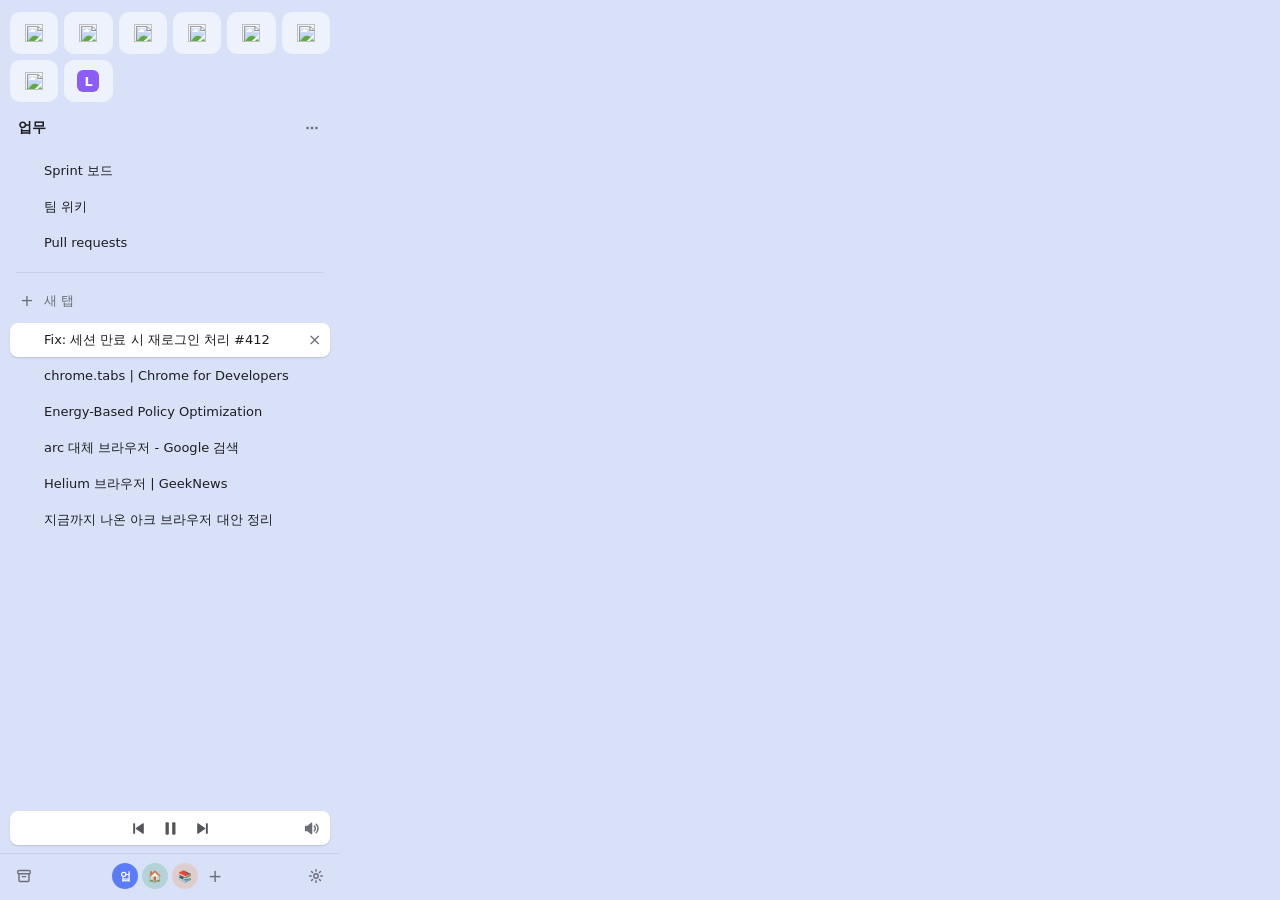
==== docs/capture/panel.html @ 6ad2595f "Add feature docs with screenshots and install guide - docs/index.html: feature guide with per-featur" ====
<!doctype html>
<html lang="ko">
<head>
  <meta charset="utf-8">
  <title>Arc Space capture</title>
  <link rel="stylesheet" href="../../sidepanel.css">
  <style>
    /* 헤드리스 크롬은 창을 좁게 못 만들어서, 사이드패널 폭으로 고정하고 캡처 후 잘라낸다 */
    html, body { width: 340px; }
    .overlay { right: auto; width: 340px; }
  </style>
</head>
<body>
  <div id="app"></div>
  <script src="mock-chrome.js"></script>
  <script src="../../sidepanel.js"></script>
  <script src="scenes.js"></script>
</body>
</html>
---- sidepanel.css ----
:root {
  --space: #5b7cfa;
  --base: #f3f3f5;
  --ink: #1d1e22;
  --muted: #6b6e78;
  --hover: rgba(20, 22, 30, 0.055);
  --card: #ffffff;
  --line: rgba(20, 22, 30, 0.08);
  --shadow: 0 1px 2px rgba(20, 22, 30, 0.10), 0 1px 1px rgba(20, 22, 30, 0.04);
  --danger: #d4513b;
  --tint: 16%;
  color-scheme: light;
}
@media (prefers-color-scheme: dark) {
  :root {
    --base: #1b1c20;
    --ink: #e9eaee;
    --muted: #9a9ea8;
    --hover: rgba(255, 255, 255, 0.06);
    --card: #2b2d33;
    --line: rgba(255, 255, 255, 0.09);
    --shadow: 0 1px 2px rgba(0, 0, 0, 0.4);
    --danger: #ef7a64;
    --tint: 22%;
    color-scheme: dark;
  }
}

* { box-sizing: border-box; }
html, body { height: 100%; margin: 0; }
body {
  background: color-mix(in oklab, var(--space) var(--tint), var(--base));
  color: var(--ink);
  font: 13px/1.4 -apple-system, BlinkMacSystemFont, "Apple SD Gothic Neo", "Pretendard", system-ui, sans-serif;
  transition: background-color .3s ease;
  user-select: none;
}
button { font: inherit; color: inherit; }
button:focus-visible, input:focus-visible, select:focus-visible { outline: 2px solid var(--space); outline-offset: 1px; }

#app { height: 100%; display: flex; flex-direction: column; }
.main { flex: 1; overflow-y: auto; padding: 12px 10px 10px; display: flex; flex-direction: column; gap: 6px; }

/* 헤더 */
.space-head { display: flex; align-items: center; gap: 8px; padding: 2px 4px 6px 8px; min-height: 30px; }
.space-name { flex: 1; font-weight: 600; font-size: 14px; overflow: hidden; text-overflow: ellipsis; white-space: nowrap; }
.count { color: var(--muted); font-size: 12px; font-variant-numeric: tabular-nums; }

/* 고정 탭 (모든 스페이스 공통) */
.pins { display: grid; grid-template-columns: repeat(auto-fill, minmax(48px, 1fr)); gap: 6px; margin-bottom: 4px; }
.pin {
  height: 42px; border: 0; border-radius: 10px; cursor: pointer;
  background: color-mix(in oklab, var(--card) 55%, transparent);
  display: grid; place-items: center;
}
.pin:hover { background: color-mix(in oklab, var(--card) 80%, transparent); }
.pin.active { background: var(--card); box-shadow: var(--shadow); }
.pin img { width: 18px; height: 18px; }
.pin .custom-icon { width: 22px; height: 22px; border-radius: 5px; object-fit: cover; }
.emoji-icon { font-size: 19px; line-height: 1; }
.emoji-icon.fav { width: 16px; font-size: 14px; text-align: center; flex: none; }
img.custom-icon.fav { border-radius: 3px; object-fit: cover; }
.tile-icon {
  width: 22px; height: 22px; border-radius: 6px; display: grid; place-items: center;
  font-size: 13px; font-weight: 700; line-height: 1; letter-spacing: -0.02em; overflow: hidden;
}
.tile-icon.two { font-size: 10px; }
.tile-icon.fav { width: 16px; height: 16px; border-radius: 4px; font-size: 10px; flex: none; }
.tile-icon.fav.two { font-size: 7.5px; }
.segs { display: flex; gap: 2px; padding: 2px; border-radius: 8px; background: var(--hover); }
.seg { flex: 1; border: 0; background: transparent; padding: 5px 0; border-radius: 6px; font-size: 12px; cursor: pointer; color: var(--muted); }
.seg.on { background: var(--card); color: var(--ink); box-shadow: var(--shadow); }
.sw.custom { position: relative; display: inline-block; overflow: hidden;
  background: conic-gradient(from 0deg, #f43f5e, #f59e0b, #22c55e, #3b82f6, #a855f7, #f43f5e); }
.sw.custom.on { background: var(--c); }
.sw.custom input { position: absolute; inset: 0; opacity: 0; cursor: pointer; width: 100%; height: 100%; border: 0; padding: 0; }
.icon-head { display: flex; align-items: center; gap: 12px; }
.space-preview {
  display: flex; align-items: center; gap: 8px; padding: 10px 12px; flex: none;
  border-radius: 10px; background: color-mix(in oklab, var(--card) 70%, transparent); box-shadow: var(--shadow);
}
.space-preview .space { cursor: default; transform: none; }
.icon-preview { width: 48px; flex: none; background: var(--card); box-shadow: var(--shadow); }
.sheet input[type="file"] { font: inherit; font-size: 12px; color: var(--muted); }

/* 탭 목록 */
.tabs { list-style: none; margin: 0; padding: 0; display: flex; flex-direction: column; gap: 2px; }
.tab {
  display: flex; align-items: center; gap: 9px;
  padding: 6px 6px 6px 9px; min-height: 34px; border-radius: 8px; cursor: default;
}
.tab:hover { background: var(--hover); }
.tab.active { background: var(--card); box-shadow: var(--shadow); }
.tab.drop { box-shadow: inset 0 2px 0 var(--space); }
.tab.dragging { opacity: .4; }
.fav { width: 16px; height: 16px; flex: none; }
.title { flex: 1; min-width: 0; overflow: hidden; text-overflow: ellipsis; white-space: nowrap; }
.audio { color: var(--muted); font-size: 12px; }
.close {
  visibility: hidden; flex: none; width: 22px; height: 22px; border: 0; border-radius: 6px;
  background: transparent; color: var(--muted); font-size: 16px; line-height: 1; cursor: pointer;
}
.tab:hover .close, .tab.active .close { visibility: visible; }
.close:hover { background: var(--hover); color: var(--ink); }

.newtab {
  display: flex; align-items: center; gap: 9px; padding: 7px 9px; border: 0; border-radius: 8px;
  background: transparent; color: var(--muted); cursor: pointer; text-align: left;
}
.newtab:hover { background: var(--hover); color: var(--ink); }
.plus { width: 16px; text-align: center; font-size: 16px; line-height: 1; }

.divider { height: 1px; background: var(--line); margin: 0 6px; }
.divider-zone { padding: 6px 0; border-radius: 6px; }
.divider-zone.drop .divider { height: 2px; background: var(--space); }
/* 끄는 동안 가로선 주변을 넓혀서 놓기 쉽게 */
body.dragging-tab .divider-zone { padding: 16px 0; }
.space-head.drop { box-shadow: inset 0 -2px 0 var(--space); border-radius: 6px; }
.pin-hint {
  margin: 0 4px; padding: 10px; border: 1px dashed var(--line); border-radius: 8px;
  color: var(--muted); font-size: 12px; text-align: center;
}
.pin-hint.drop { border-color: var(--space); color: var(--ink); }
.pins.drop { outline: 2px dashed color-mix(in oklab, var(--space) 60%, transparent); outline-offset: 3px; border-radius: 10px; }
.pin.drop { box-shadow: inset 2px 0 0 var(--space); }
.newtab.drop { box-shadow: inset 0 2px 0 var(--space); }
.slash { color: var(--muted); }
/* 분할 화면 */
.tab.drop-split { box-shadow: inset 0 0 0 2px var(--space); }
.tab.split { gap: 0; padding: 3px; }
.half { flex: 1; min-width: 0; display: flex; align-items: center; gap: 7px; padding: 4px 6px; border-radius: 6px; cursor: default; }
.half:hover { background: var(--hover); }
.tab.split.active .half.on { background: color-mix(in oklab, var(--space) 12%, transparent); }
.split-sep { width: 1px; align-self: stretch; margin: 4px 2px; background: var(--line); flex: none; }
.pin.dragging { opacity: .4; }
.tail { flex: 1; min-height: 48px; border-radius: 8px; }
.tail.drop { box-shadow: inset 0 2px 0 var(--space); }
.pins.fav-empty { display: none; }
body.dragging-tab .pins.fav-empty {
  display: grid; grid-template-columns: 1fr; min-height: 42px; place-items: center;
  border: 1px dashed var(--line); border-radius: 10px;
}
.fav-drop { color: var(--muted); font-size: 12px; }
.empty { color: var(--muted); padding: 8px 9px; margin: 0; }

/* 미니 플레이어 */
.player {
  margin: 0 10px 8px; padding: 2px 4px; border-radius: 8px; background: var(--card); box-shadow: var(--shadow);
  display: flex; flex-direction: column;
}
.prow { min-height: 30px; display: flex; align-items: center; justify-content: space-between; gap: 4px; }
.ptitle {
  max-height: 0; opacity: 0; overflow: hidden;
  padding: 0 6px; font-size: 12px; font-weight: 500; line-height: 18px; white-space: nowrap;
  color: var(--ink);
  -webkit-mask-image: linear-gradient(90deg, #000 85%, transparent);
  mask-image: linear-gradient(90deg, #000 85%, transparent);
  transition: max-height .18s ease, opacity .18s ease, padding .18s ease;
}
.player.expanded .ptitle { max-height: 26px; opacity: 1; padding: 6px 6px 2px; }
.pbtn {
  width: 30px; height: 30px; border: 0; border-radius: 6px; background: transparent; color: var(--muted);
  display: grid; place-items: center; cursor: pointer; flex: none;
}
.pbtn:hover { background: var(--hover); color: var(--ink); }
.pbtn svg { width: 17px; height: 17px; }
.pgroup { display: flex; align-items: center; gap: 2px; }
.pgroup .pbtn { color: color-mix(in oklab, var(--ink) 72%, var(--card)); }
.pgroup .pbtn:hover { color: var(--ink); }
.pgroup .pbtn:nth-child(2) svg { width: 19px; height: 19px; }
.psrc img { width: 16px; height: 16px; }

/* 하단 독: 아카이브 · 스페이스 · 설정 */
.dock { display: flex; align-items: center; gap: 6px; padding: 8px 10px 10px; border-top: 1px solid var(--line); }
.spaces { flex: 1; display: flex; justify-content: center; flex-wrap: wrap; gap: 4px; }
.space {
  --c: var(--space);
  width: 26px; height: 26px; border: 0; border-radius: 50%; cursor: pointer;
  display: grid; place-items: center; font-size: 11px; font-weight: 700; line-height: 1;
  background: color-mix(in oklab, var(--c) 22%, transparent); color: var(--c);
  transition: transform .15s ease;
}
.space:hover { transform: scale(1.08); }
.space.on { background: var(--c); color: #fff; }
.space.drop { outline: 2px solid var(--c); outline-offset: 2px; }
.space.add { background: transparent; color: var(--muted); font-size: 17px; font-weight: 400; }
.space.add:hover { background: var(--hover); color: var(--ink); }
.icon-btn {
  width: 28px; height: 28px; border: 0; border-radius: 7px; background: transparent; color: var(--muted);
  display: grid; place-items: center; cursor: pointer; flex: none;
}
.icon-btn:hover, .icon-btn.on { background: var(--hover); color: var(--ink); }
.icon-btn svg { width: 16px; height: 16px; }

/* 아카이브 */
.search {
  width: 100%; padding: 7px 10px; border: 1px solid var(--line); border-radius: 8px;
  background: var(--card); color: var(--ink); font: inherit; user-select: text;
}
.group-label { font-size: 11px; font-weight: 600; letter-spacing: .04em; color: var(--muted); padding: 10px 9px 2px; }
.arch-text { flex: 1; min-width: 0; display: flex; flex-direction: column; }
.meta { color: var(--muted); font-size: 11px; overflow: hidden; text-overflow: ellipsis; white-space: nowrap; font-variant-numeric: tabular-nums; }
.tab.arch { cursor: pointer; }
.sdot { width: 7px; height: 7px; border-radius: 50%; flex: none; }
.foot-row { display: flex; justify-content: flex-end; padding: 8px 4px 0; }

/* 설정 */
.settings { display: flex; flex-direction: column; gap: 14px; padding: 4px 8px; }
.field { display: flex; flex-direction: column; gap: 6px; }
.field label { font-weight: 600; }
.field select {
  padding: 6px 8px; border: 1px solid var(--line); border-radius: 8px; background: var(--card); color: var(--ink); font: inherit;
}
.hint { color: var(--muted); font-size: 12px; margin: 0; line-height: 1.5; }
.btn {
  padding: 6px 12px; border-radius: 8px; border: 1px solid var(--line); background: var(--card); cursor: pointer;
  align-self: flex-start;
}
.btn:hover { border-color: color-mix(in oklab, var(--space) 50%, var(--line)); }
.btn.primary { background: var(--space); border-color: var(--space); color: #fff; }
.btn.ghost { background: transparent; }
.btn.danger { color: var(--danger); background: transparent; }

/* 편집 시트 · 메뉴 */
.overlay { position: fixed; inset: 0; background: rgba(0, 0, 0, .18); display: flex; align-items: flex-end; z-index: 20; }
.overlay.clear { background: transparent; align-items: flex-start; }
.sheet {
  width: 100%; background: var(--base); border-radius: 14px 14px 0 0; padding: 16px 14px 14px;
  display: flex; flex-direction: column; gap: 10px; box-shadow: 0 -6px 24px rgba(0, 0, 0, .15);
}
.sheet h2 { margin: 0; font-size: 14px; }
.sheet label { font-size: 12px; color: var(--muted); }
.sheet input[type="text"] {
  width: 100%; padding: 7px 10px; border: 1px solid var(--line); border-radius: 8px;
  background: var(--card); color: var(--ink); font: inherit; user-select: text;
}
.swatches { display: flex; flex-wrap: wrap; gap: 8px; }
.sw { width: 24px; height: 24px; border-radius: 50%; border: 2px solid transparent; background: var(--c); cursor: pointer; box-shadow: inset 0 0 0 1px var(--line); }
.sw.on { border-color: var(--ink); }
.row { display: flex; align-items: center; justify-content: space-between; gap: 8px; padding-top: 4px; }
.row-r { display: flex; gap: 6px; }

.menu {
  position: fixed; min-width: 180px; max-width: calc(100vw - 16px); background: var(--card); border-radius: 10px;
  box-shadow: 0 8px 28px rgba(0, 0, 0, .22); padding: 5px; display: flex; flex-direction: column;
}
.menu button {
  display: flex; align-items: center; gap: 8px; border: 0; background: transparent; text-align: left;
  padding: 6px 9px; border-radius: 6px; cursor: pointer;
}
.menu button:hover { background: var(--hover); }
.menu .label { font-size: 11px; color: var(--muted); padding: 6px 9px 2px; }
.menu .sep { height: 1px; background: var(--line); margin: 4px 2px; }

@media (prefers-reduced-motion: reduce) {
  body, .space, .ptitle { transition: none; }
}
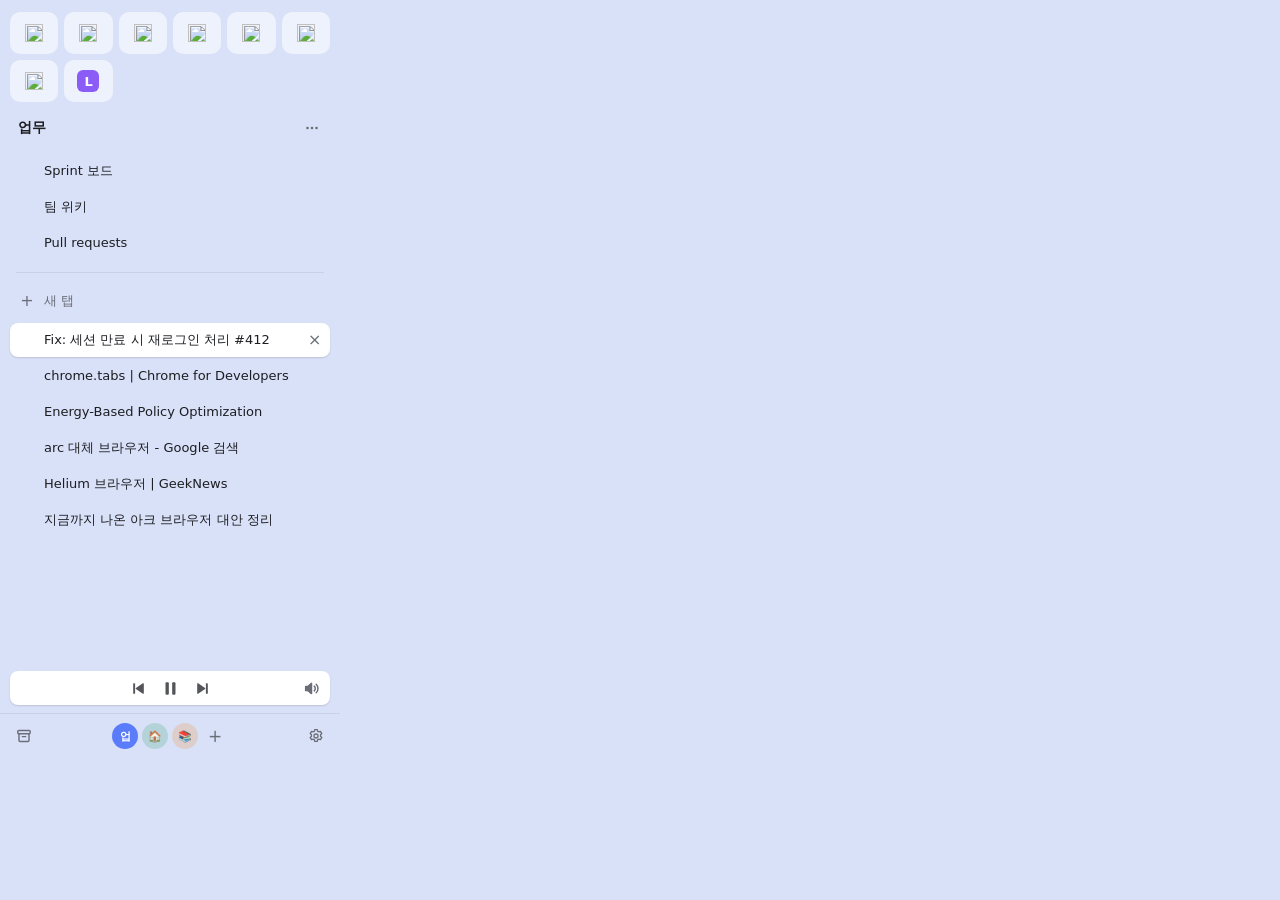
==== commit b92878a7: "Docs: drag GIFs, annotated layout, sidebar nav; UI fixes - Drag & drop explained with GIFs rendered " ====
--- a/docs/capture/panel.html
+++ b/docs/capture/panel.html
@@ -6,7 +6,7 @@
   <link rel="stylesheet" href="../../sidepanel.css">
   <style>
     /* 헤드리스 크롬은 창을 좁게 못 만들어서, 사이드패널 폭으로 고정하고 캡처 후 잘라낸다 */
-    html, body { width: 340px; }
+    html, body { width: 340px; height: 760px; }
     .overlay { right: auto; width: 340px; }
   </style>
 </head>
--- a/sidepanel.css
+++ b/sidepanel.css
@@ -212,6 +212,7 @@
   padding: 6px 8px; border: 1px solid var(--line); border-radius: 8px; background: var(--card); color: var(--ink); font: inherit;
 }
 .hint { color: var(--muted); font-size: 12px; margin: 0; line-height: 1.5; }
+.sweep-row { display: flex; flex-direction: column; gap: 6px; align-items: flex-start; }
 .btn {
   padding: 6px 12px; border-radius: 8px; border: 1px solid var(--line); background: var(--card); cursor: pointer;
   align-self: flex-start;
